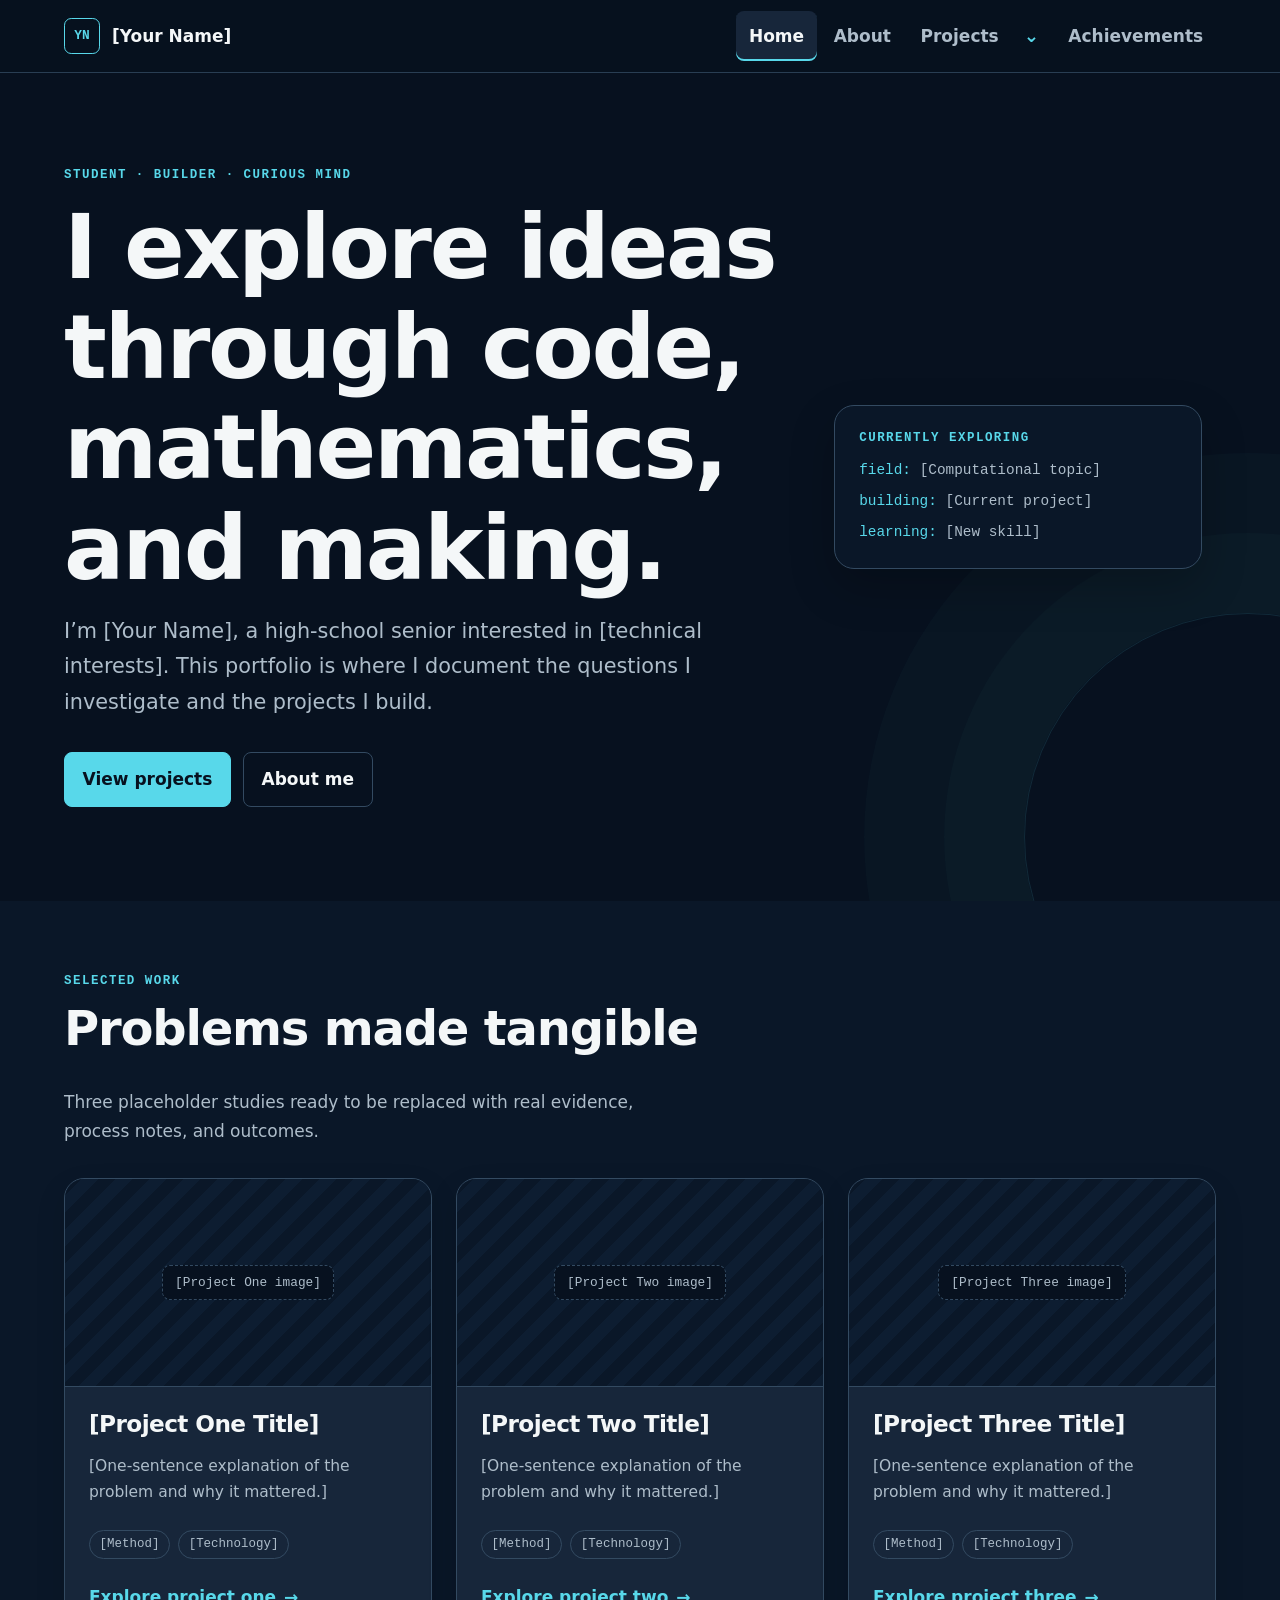
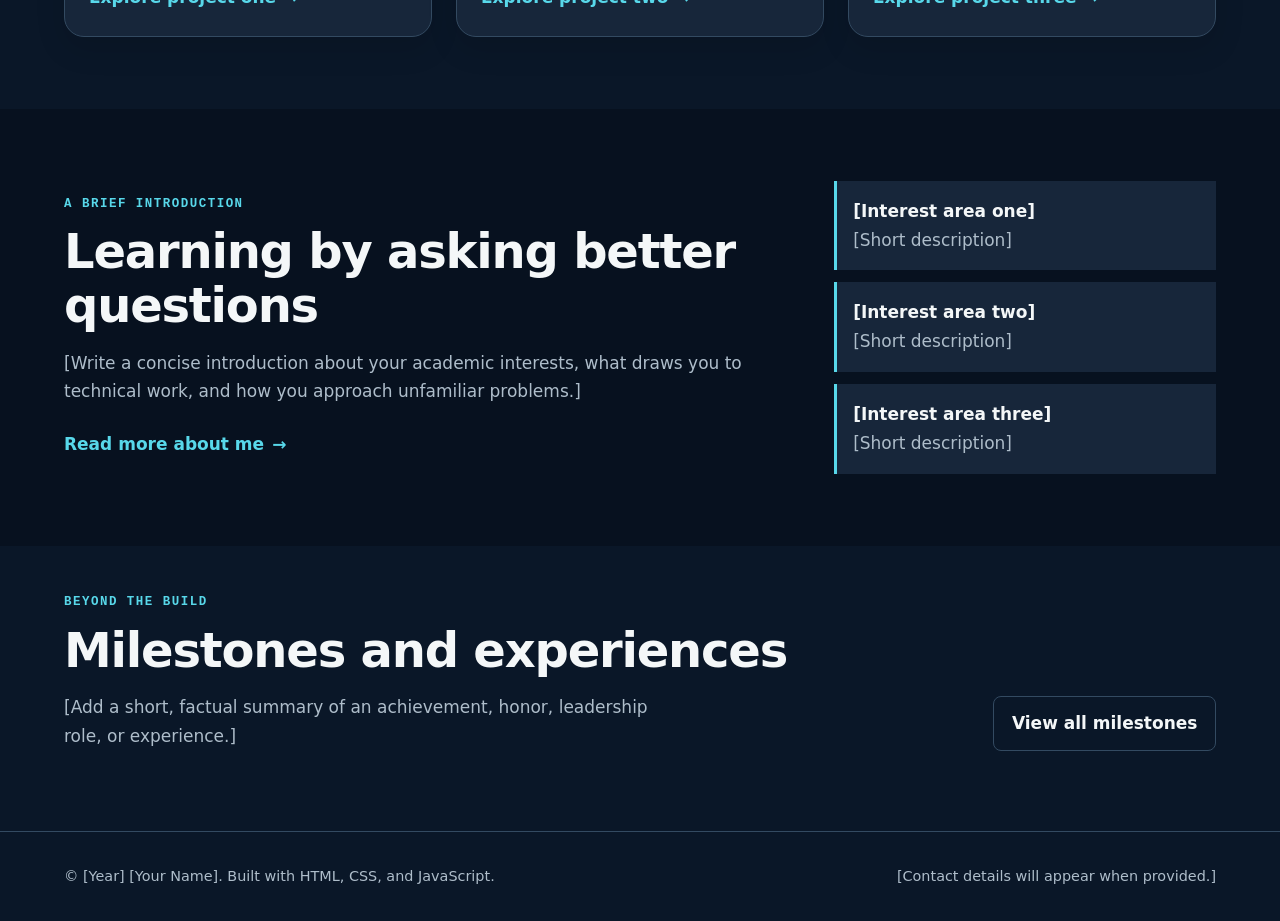
==== index.html @ 308d7a8d "Initial portfolio website" ====
<!doctype html>
<html lang="en">
<head>
  <meta charset="utf-8">
  <meta name="viewport" content="width=device-width, initial-scale=1">
  <meta name="description" content="A placeholder portfolio for a student exploring programming, computational mathematics, and technical problem-solving.">
  <title>[Your Name] — Student Technical Portfolio</title>
  <link rel="stylesheet" href="styles.css">
  <script src="script.js" defer></script>
</head>
<body>
  <a class="skip-link" href="#main-content">Skip to main content</a>
  <header class="site-header">
    <div class="container nav-shell">
      <a class="brand" href="index.html" aria-label="[Your Name] home"><span class="brand-mark" aria-hidden="true">YN</span><span>[Your Name]</span></a>
      <button class="menu-toggle" type="button" data-menu-toggle aria-expanded="false" aria-controls="primary-navigation" aria-label="Open navigation menu">Menu</button>
      <nav class="site-nav" data-navigation aria-label="Primary navigation">
        <ul class="nav-list" id="primary-navigation">
          <li><a href="index.html" aria-current="page">Home</a></li>
          <li><a href="about.html">About</a></li>
          <li class="project-nav" data-project-nav>
            <a href="projects.html">Projects</a>
            <button class="dropdown-toggle" type="button" data-dropdown-toggle aria-expanded="false" aria-controls="project-menu" aria-label="Show project pages"></button>
            <ul class="dropdown-menu" id="project-menu">
              <li><a href="project-one.html">Project One</a></li><li><a href="project-two.html">Project Two</a></li><li><a href="project-three.html">Project Three</a></li>
            </ul>
          </li>
          <li><a href="achievements.html">Achievements</a></li>
        </ul>
      </nav>
    </div>
  </header>
  <main id="main-content">
    <section class="hero">
      <div class="container hero-grid">
        <div>
          <p class="eyebrow">Student · Builder · Curious mind</p>
          <h1>I explore ideas through code, mathematics, and making.</h1>
          <p class="lede">I’m [Your Name], a high-school senior interested in [technical interests]. This portfolio is where I document the questions I investigate and the projects I build.</p>
          <div class="actions"><a class="button button-primary" href="projects.html">View projects</a><a class="button" href="about.html">About me</a></div>
        </div>
        <aside class="hero-note" aria-label="Portfolio status">
          <p class="eyebrow">Currently exploring</p>
          <span class="code-line"><span class="code-accent">field:</span> [Computational topic]</span>
          <span class="code-line"><span class="code-accent">building:</span> [Current project]</span>
          <span class="code-line"><span class="code-accent">learning:</span> [New skill]</span>
        </aside>
      </div>
    </section>
    <section class="section surface" aria-labelledby="featured-title">
      <div class="container">
        <div class="section-heading"><div><p class="eyebrow">Selected work</p><h2 id="featured-title">Problems made tangible</h2></div><p>Three placeholder studies ready to be replaced with real evidence, process notes, and outcomes.</p></div>
        <div class="grid grid-3">
          <article class="card"><div class="visual-placeholder" role="img" aria-label="Placeholder for Project One preview image"><span>[Project One image]</span></div><div class="card-body"><h3>[Project One Title]</h3><p>[One-sentence explanation of the problem and why it mattered.]</p><ul class="tags"><li>[Method]</li><li>[Technology]</li></ul><a class="text-link" href="project-one.html">Explore project one</a></div></article>
          <article class="card"><div class="visual-placeholder" role="img" aria-label="Placeholder for Project Two preview image"><span>[Project Two image]</span></div><div class="card-body"><h3>[Project Two Title]</h3><p>[One-sentence explanation of the problem and why it mattered.]</p><ul class="tags"><li>[Method]</li><li>[Technology]</li></ul><a class="text-link" href="project-two.html">Explore project two</a></div></article>
          <article class="card"><div class="visual-placeholder" role="img" aria-label="Placeholder for Project Three preview image"><span>[Project Three image]</span></div><div class="card-body"><h3>[Project Three Title]</h3><p>[One-sentence explanation of the problem and why it mattered.]</p><ul class="tags"><li>[Method]</li><li>[Technology]</li></ul><a class="text-link" href="project-three.html">Explore project three</a></div></article>
        </div>
      </div>
    </section>
    <section class="section" aria-labelledby="intro-title"><div class="container split"><div class="prose"><p class="eyebrow">A brief introduction</p><h2 id="intro-title">Learning by asking better questions</h2><p>[Write a concise introduction about your academic interests, what draws you to technical work, and how you approach unfamiliar problems.]</p><a class="text-link" href="about.html">Read more about me</a></div><ul class="stat-list" aria-label="Technical interests"><li><strong>[Interest area one]</strong>[Short description]</li><li><strong>[Interest area two]</strong>[Short description]</li><li><strong>[Interest area three]</strong>[Short description]</li></ul></div></section>
    <section class="section-compact surface" aria-labelledby="achievement-preview"><div class="container section-heading"><div><p class="eyebrow">Beyond the build</p><h2 id="achievement-preview">Milestones and experiences</h2><p>[Add a short, factual summary of an achievement, honor, leadership role, or experience.]</p></div><a class="button" href="achievements.html">View all milestones</a></div></section>
  </main>
  <footer class="site-footer"><div class="container footer-inner"><p>© <span>[Year]</span> [Your Name]. Built with HTML, CSS, and JavaScript.</p><p>[Contact details will appear when provided.]</p></div></footer>
</body>
</html>
---- styles.css ----
:root {
  color-scheme: dark;
  --navy-950: #07111f;
  --navy-900: #0a1728;
  --slate-800: #17263a;
  --slate-700: #24364d;
  --off-white: #f4f7f8;
  --muted: #aebdca;
  --cyan: #58d8ea;
  --cyan-dark: #082b34;
  --border: #334a61;
  --shadow: 0 18px 45px rgb(0 0 0 / 22%);
  --shadow-hover: 0 12px 28px rgb(0 0 0 / 32%), 0 0 20px rgb(88 216 234 / 16%);
  --motion-fast: 160ms;
  --motion-reveal: 560ms;
  --radius-sm: 0.5rem;
  --radius-md: 0.875rem;
  --radius-lg: 1.25rem;
  --space-1: 0.25rem;
  --space-2: 0.5rem;
  --space-3: 0.75rem;
  --space-4: 1rem;
  --space-5: 1.5rem;
  --space-6: 2rem;
  --space-7: 3rem;
  --space-8: 4.5rem;
  --max-width: 72rem;
}

*, *::before, *::after { box-sizing: border-box; }
html { overflow-x: clip; scroll-behavior: smooth; }
body {
  margin: 0;
  min-width: 20rem;
  overflow-x: clip;
  background: var(--navy-950);
  color: var(--off-white);
  font: 400 1rem/1.7 system-ui, -apple-system, BlinkMacSystemFont, "Segoe UI", sans-serif;
}
img, svg { display: block; max-width: 100%; }
a { color: inherit; text-underline-offset: 0.2em; }
button, a { -webkit-tap-highlight-color: transparent; }
:focus-visible { outline: 3px solid var(--cyan); outline-offset: 3px; }

.skip-link {
  position: fixed;
  z-index: 100;
  top: var(--space-3);
  left: var(--space-3);
  padding: var(--space-3) var(--space-4);
  transform: translateY(-160%);
  border-radius: var(--radius-sm);
  background: var(--cyan);
  color: var(--navy-950);
  font-weight: 800;
}
.skip-link:focus { transform: translateY(0); }

.container { width: min(calc(100% - 2rem), var(--max-width)); margin-inline: auto; }
.site-header {
  position: sticky;
  z-index: 20;
  top: 0;
  border-bottom: 1px solid rgb(51 74 97 / 80%);
  background: rgb(7 17 31 / 94%);
  backdrop-filter: blur(10px);
}
.nav-shell { display: flex; min-height: 4.5rem; align-items: center; justify-content: space-between; gap: var(--space-4); }
.brand { display: inline-flex; align-items: center; gap: var(--space-3); font-weight: 800; text-decoration: none; }
.brand-mark { display: grid; width: 2.25rem; aspect-ratio: 1; place-items: center; border: 1px solid var(--cyan); border-radius: 0.45rem; color: var(--cyan); font: 700 0.8rem/1 ui-monospace, monospace; }
.menu-toggle { display: none; min-width: 2.75rem; min-height: 2.75rem; border: 1px solid var(--border); border-radius: var(--radius-sm); background: var(--slate-800); color: var(--off-white); font: inherit; font-weight: 700; }
.nav-list, .dropdown-menu { margin: 0; padding: 0; list-style: none; }
.nav-list { display: flex; align-items: center; gap: var(--space-1); }
.nav-list a, .dropdown-toggle { min-height: 2.75rem; padding: 0.65rem 0.8rem; border: 0; border-radius: var(--radius-sm); background: transparent; color: var(--muted); font: inherit; font-weight: 700; text-decoration: none; transition: color var(--motion-fast) ease, background-color var(--motion-fast) ease, box-shadow var(--motion-fast) ease, transform var(--motion-fast) ease; }
.nav-list a { display: inline-flex; align-items: center; }
.nav-list a:hover, .dropdown-toggle:hover, .nav-list a[aria-current="page"] { background: var(--slate-800); color: var(--off-white); }
.nav-list a[aria-current="page"] { box-shadow: inset 0 -2px var(--cyan); }
.project-nav { position: relative; display: flex; align-items: center; }
.dropdown-toggle { display: none; width: 2.5rem; min-height: 2.75rem; padding: 0; cursor: pointer; }
.js .dropdown-toggle { display: inline-grid; place-items: center; }
.dropdown-toggle::after { content: "⌄"; color: var(--cyan); font-size: 1.15rem; transition: transform 160ms ease; }
.dropdown-toggle[aria-expanded="true"]::after { transform: rotate(180deg); }
.dropdown-menu { display: flex; gap: var(--space-2); }
.js .dropdown-menu { display: none; }
.js .project-nav.is-open .dropdown-menu { display: grid; }
.dropdown-menu a { font-size: 0.9rem; }
.scroll-progress {
  position: absolute;
  right: 0;
  bottom: -1px;
  left: 0;
  height: 2px;
  transform: scaleX(var(--scroll-progress, 0));
  transform-origin: left center;
  background: var(--cyan);
  box-shadow: 0 0 12px rgb(88 216 234 / 55%);
  pointer-events: none;
  transition: transform 80ms linear;
}

main { overflow: hidden; }
.section { padding-block: var(--space-8); }
.section-compact { padding-block: var(--space-7); }
.surface { background: var(--navy-900); }
.eyebrow { margin: 0 0 var(--space-3); color: var(--cyan); font: 800 0.78rem/1.4 ui-monospace, SFMono-Regular, Consolas, monospace; letter-spacing: 0.12em; text-transform: uppercase; }
h1, h2, h3 { margin: 0; font-weight: 800; line-height: 1.12; letter-spacing: -0.025em; }
h1 { max-width: 15ch; font-size: clamp(2.6rem, 8vw, 5.6rem); }
h2 { font-size: clamp(1.9rem, 5vw, 3rem); }
h3 { font-size: clamp(1.2rem, 3vw, 1.45rem); }
p { margin: var(--space-4) 0 0; color: var(--muted); }
.lede { max-width: 43rem; font-size: clamp(1.1rem, 2.5vw, 1.3rem); }
.hero { position: relative; display: grid; min-height: calc(100vh - 4.5rem); min-height: calc(100svh - 4.5rem); align-items: center; overflow: hidden; padding-block: var(--space-7); }
.hero::after { position: absolute; right: -12rem; bottom: -10rem; width: 28rem; height: 28rem; border: 1px solid rgb(88 216 234 / 12%); border-radius: 50%; content: ""; box-shadow: 0 0 0 5rem rgb(88 216 234 / 2%), 0 0 0 10rem rgb(88 216 234 / 2%); pointer-events: none; }
.hero-grid { position: relative; z-index: 1; display: grid; gap: var(--space-6); }
.hero-note { max-width: 23rem; padding: var(--space-5); border: 1px solid var(--border); border-radius: var(--radius-lg); background: var(--navy-900); box-shadow: var(--shadow); }
.hero-note .code-line { display: block; margin-top: var(--space-2); color: var(--muted); font: 0.9rem/1.6 ui-monospace, monospace; }
.hero-note .code-accent { color: var(--cyan); }
.actions { display: flex; flex-wrap: wrap; gap: var(--space-3); margin-top: var(--space-6); }
.button { display: inline-flex; min-height: 3rem; align-items: center; justify-content: center; padding: 0.75rem 1.1rem; border: 1px solid var(--border); border-radius: var(--radius-sm); color: var(--off-white); font-weight: 800; text-decoration: none; transition: transform var(--motion-fast) ease, background-color var(--motion-fast) ease, border-color var(--motion-fast) ease, box-shadow var(--motion-fast) ease; }
.button-primary { border-color: var(--cyan); background: var(--cyan); color: var(--navy-950); }
.section-heading { display: flex; flex-wrap: wrap; align-items: end; justify-content: space-between; gap: var(--space-4); margin-bottom: var(--space-6); }
.section-heading p { max-width: 38rem; }
.grid { display: grid; gap: var(--space-5); }
.grid-3 { grid-template-columns: 1fr; }
.card { overflow: hidden; border: 1px solid var(--border); border-radius: var(--radius-lg); background: var(--slate-800); box-shadow: 0 12px 30px rgb(0 0 0 / 12%); }
.card-body { padding: var(--space-5); }
.card p { font-size: 0.97rem; }
.visual-placeholder { display: grid; min-height: 13rem; place-items: center; padding: var(--space-5); border-bottom: 1px solid var(--border); background: repeating-linear-gradient(135deg, var(--navy-900), var(--navy-900) 12px, #0d1d31 12px, #0d1d31 24px); color: var(--muted); text-align: center; }
.visual-placeholder span { padding: var(--space-2) var(--space-3); border: 1px dashed var(--border); border-radius: var(--radius-sm); background: var(--navy-950); font: 0.8rem/1.4 ui-monospace, monospace; }
.tags { display: flex; flex-wrap: wrap; gap: var(--space-2); margin: var(--space-5) 0 0; padding: 0; list-style: none; }
.tags li { padding: 0.3rem 0.6rem; border: 1px solid var(--border); border-radius: 999px; color: var(--muted); font: 0.78rem/1.4 ui-monospace, monospace; }
.text-link { display: inline-flex; align-items: center; gap: var(--space-2); margin-top: var(--space-5); color: var(--cyan); font-weight: 800; text-decoration: none; background-image: linear-gradient(var(--cyan), var(--cyan)); background-position: left bottom; background-repeat: no-repeat; background-size: 0 2px; transition: background-size 220ms ease, color var(--motion-fast) ease, text-shadow var(--motion-fast) ease, transform var(--motion-fast) ease; }
.text-link::after { content: "→"; transition: transform var(--motion-fast) ease; }
.split { display: grid; gap: var(--space-6); }
.prose { max-width: 44rem; }
.stat-list, .timeline { margin: 0; padding: 0; list-style: none; }
.stat-list { display: grid; gap: var(--space-3); }
.stat-list li { padding: var(--space-4); border-left: 3px solid var(--cyan); background: var(--slate-800); color: var(--muted); }
.stat-list strong { display: block; color: var(--off-white); }
.page-hero { padding-block: var(--space-8) var(--space-7); border-bottom: 1px solid var(--border); background: var(--navy-900); }
.page-hero h1 { font-size: clamp(2.5rem, 7vw, 4.75rem); }
.timeline { display: grid; gap: var(--space-4); }
.timeline li { position: relative; padding: var(--space-5); border: 1px solid var(--border); border-radius: var(--radius-md); background: var(--slate-800); }
.timeline time { display: block; margin-bottom: var(--space-2); color: var(--cyan); font: 700 0.85rem/1.4 ui-monospace, monospace; }
.detail-grid { display: grid; gap: var(--space-6); }
.detail-aside { align-self: start; padding: var(--space-5); border: 1px solid var(--border); border-radius: var(--radius-lg); background: var(--slate-800); }
.detail-aside dl { margin: 0; }
.detail-aside dt { margin-top: var(--space-4); color: var(--cyan); font: 700 0.75rem/1.4 ui-monospace, monospace; letter-spacing: 0.08em; text-transform: uppercase; }
.detail-aside dt:first-child { margin-top: 0; }
.detail-aside dd { margin: var(--space-1) 0 0; color: var(--muted); }
.callout { margin-top: var(--space-6); padding: var(--space-5); border: 1px solid var(--border); border-left: 3px solid var(--cyan); border-radius: var(--radius-md); background: var(--navy-900); }
.callout p { margin-top: var(--space-2); }
.flow-heading { margin-top: var(--space-7); }
.site-footer { padding-block: var(--space-6); border-top: 1px solid var(--border); background: var(--navy-900); }
.footer-inner { display: flex; flex-wrap: wrap; justify-content: space-between; gap: var(--space-3); }
.footer-inner p { margin: 0; font-size: 0.9rem; }

.motion-ready .reveal {
  opacity: 0;
  transform: translateY(1.35rem);
  transition: opacity var(--motion-reveal) cubic-bezier(0.22, 1, 0.36, 1), transform var(--motion-reveal) cubic-bezier(0.22, 1, 0.36, 1);
  transition-delay: var(--reveal-delay, 0ms);
}
.motion-ready .reveal.is-visible { opacity: 1; transform: translateY(0); }

@media (hover: hover) and (pointer: fine) {
  .button:hover, .button:focus-visible { transform: translateY(-3px); border-color: var(--cyan); background: var(--slate-800); box-shadow: var(--shadow-hover); }
  .button-primary:hover, .button-primary:focus-visible { background: #86e7f3; color: var(--navy-950); }
  .nav-list a:hover, .dropdown-toggle:hover, .brand:hover { transform: translateY(-1px); box-shadow: 0 8px 18px rgb(0 0 0 / 25%), 0 0 12px rgb(88 216 234 / 12%); }
  .text-link:hover, .text-link:focus-visible { transform: translateY(-1px); background-size: 100% 2px; text-shadow: 0 0 14px rgb(88 216 234 / 55%); }
  .text-link:hover::after, .text-link:focus-visible::after { transform: translateX(0.2rem); }
}

.button:focus-visible, .nav-list a:focus-visible, .dropdown-toggle:focus-visible, .brand:focus-visible { border-color: var(--cyan); box-shadow: 0 0 0 3px rgb(88 216 234 / 20%), var(--shadow-hover); }
.text-link:focus-visible { background-size: 100% 2px; text-shadow: 0 0 14px rgb(88 216 234 / 55%); }
.button:active, .nav-list a:active, .dropdown-toggle:active { transform: translateY(0); box-shadow: 0 4px 10px rgb(0 0 0 / 20%); }

@media (min-width: 48rem) {
  body { font-size: 1.0625rem; }
  .container { width: min(calc(100% - 3rem), var(--max-width)); }
  .hero-grid, .split { grid-template-columns: minmax(0, 1.45fr) minmax(16rem, 0.75fr); align-items: center; }
  .grid-3 { grid-template-columns: repeat(3, minmax(0, 1fr)); }
  .detail-grid { grid-template-columns: minmax(0, 1fr) 19rem; }
  .detail-aside { position: sticky; top: 6rem; }
  .dropdown-menu { position: absolute; top: calc(100% + 0.5rem); right: 0; min-width: 15rem; padding: var(--space-2); border: 1px solid var(--border); border-radius: var(--radius-md); background: var(--navy-900); box-shadow: var(--shadow); }
  .dropdown-menu a { display: flex; width: 100%; }
}

@media (max-width: 47.99rem) {
  .js .menu-toggle { display: inline-flex; align-items: center; justify-content: center; }
  .site-nav { width: 100%; }
  .nav-shell { flex-wrap: wrap; padding-block: var(--space-3); }
  .nav-list { display: grid; width: 100%; gap: var(--space-2); }
  .js .nav-list { display: none; }
  .js .site-nav.is-open .nav-list { display: grid; }
  .nav-list a { width: 100%; }
  .project-nav { display: grid; grid-template-columns: 1fr auto; }
  .dropdown-menu { grid-column: 1 / -1; padding: var(--space-2) 0 var(--space-2) var(--space-4); }
  .hero { min-height: auto; }
}

@media (prefers-reduced-motion: reduce) {
  html { scroll-behavior: auto; }
  *, *::before, *::after { scroll-behavior: auto !important; transition-duration: 0.01ms !important; animation-duration: 0.01ms !important; animation-iteration-count: 1 !important; }
  .scroll-progress { display: none; }
  .motion-ready .reveal { opacity: 1; transform: none; transition: none; }
}
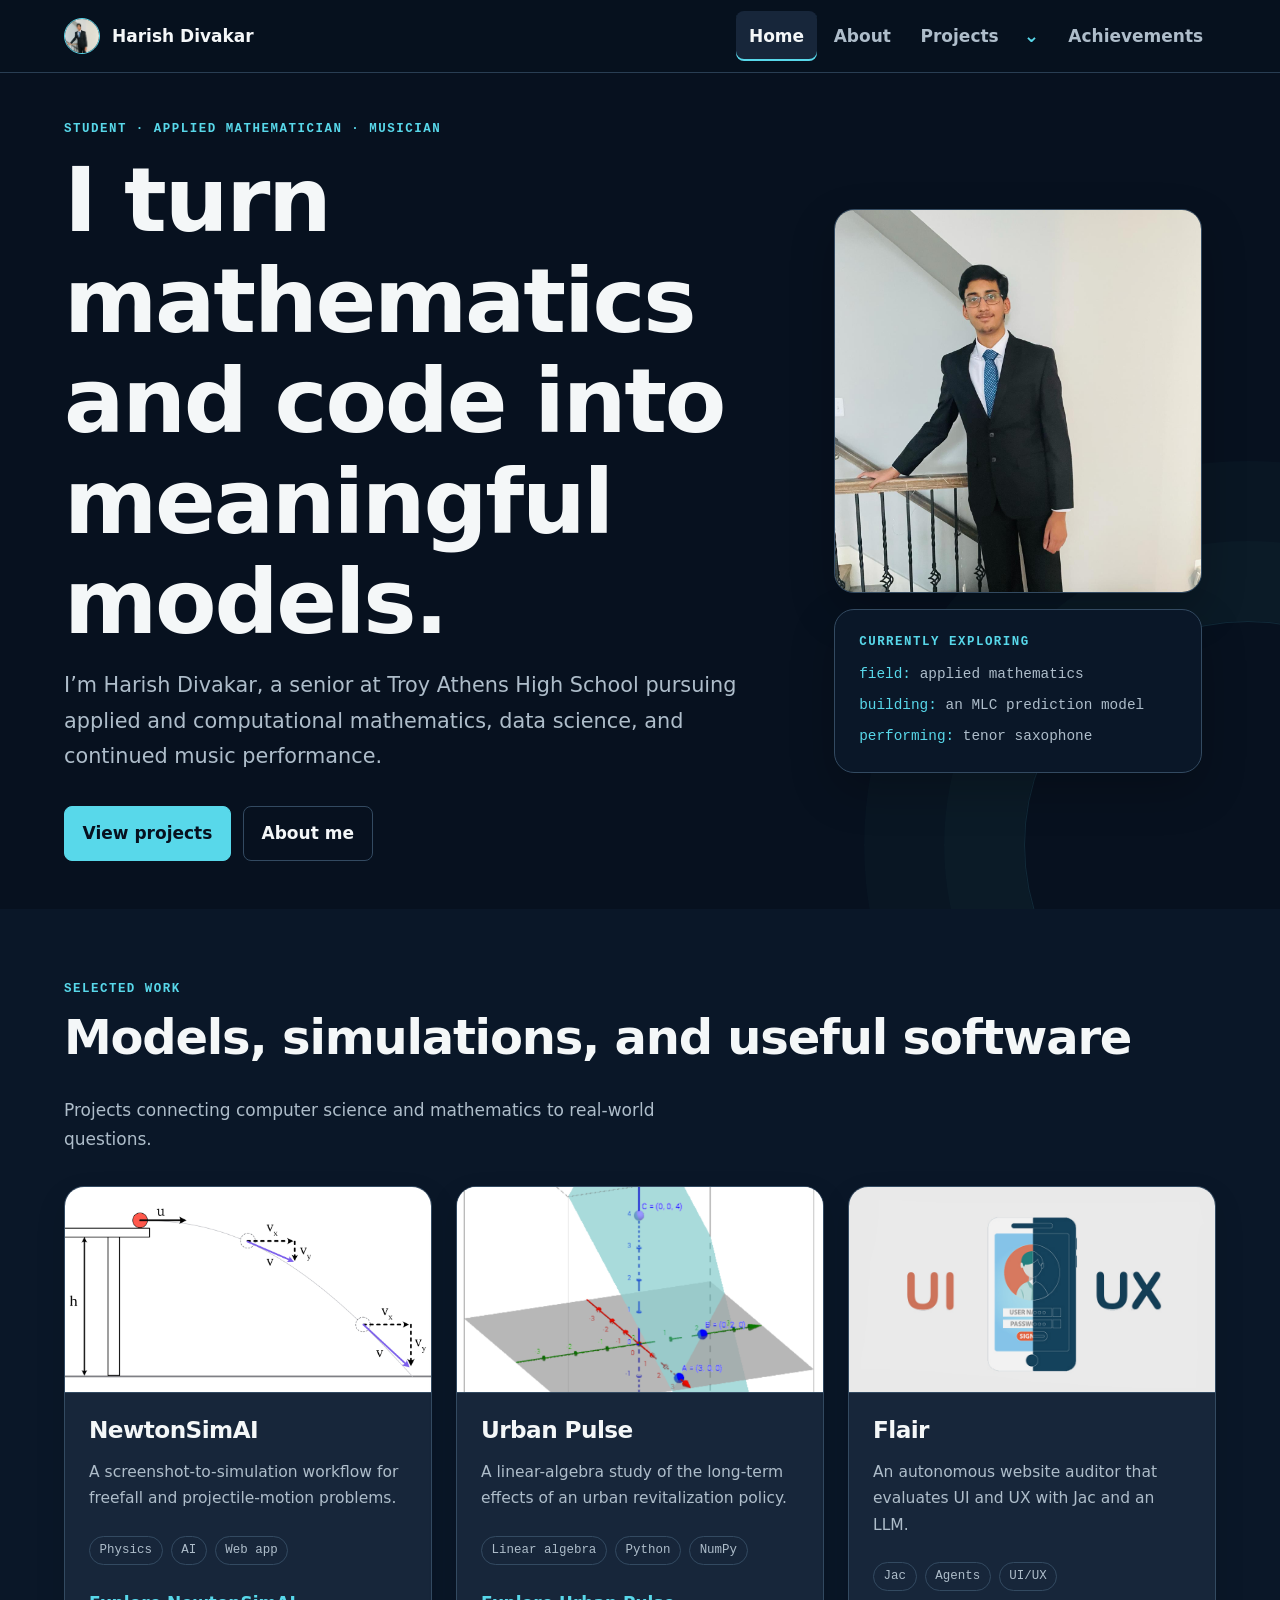
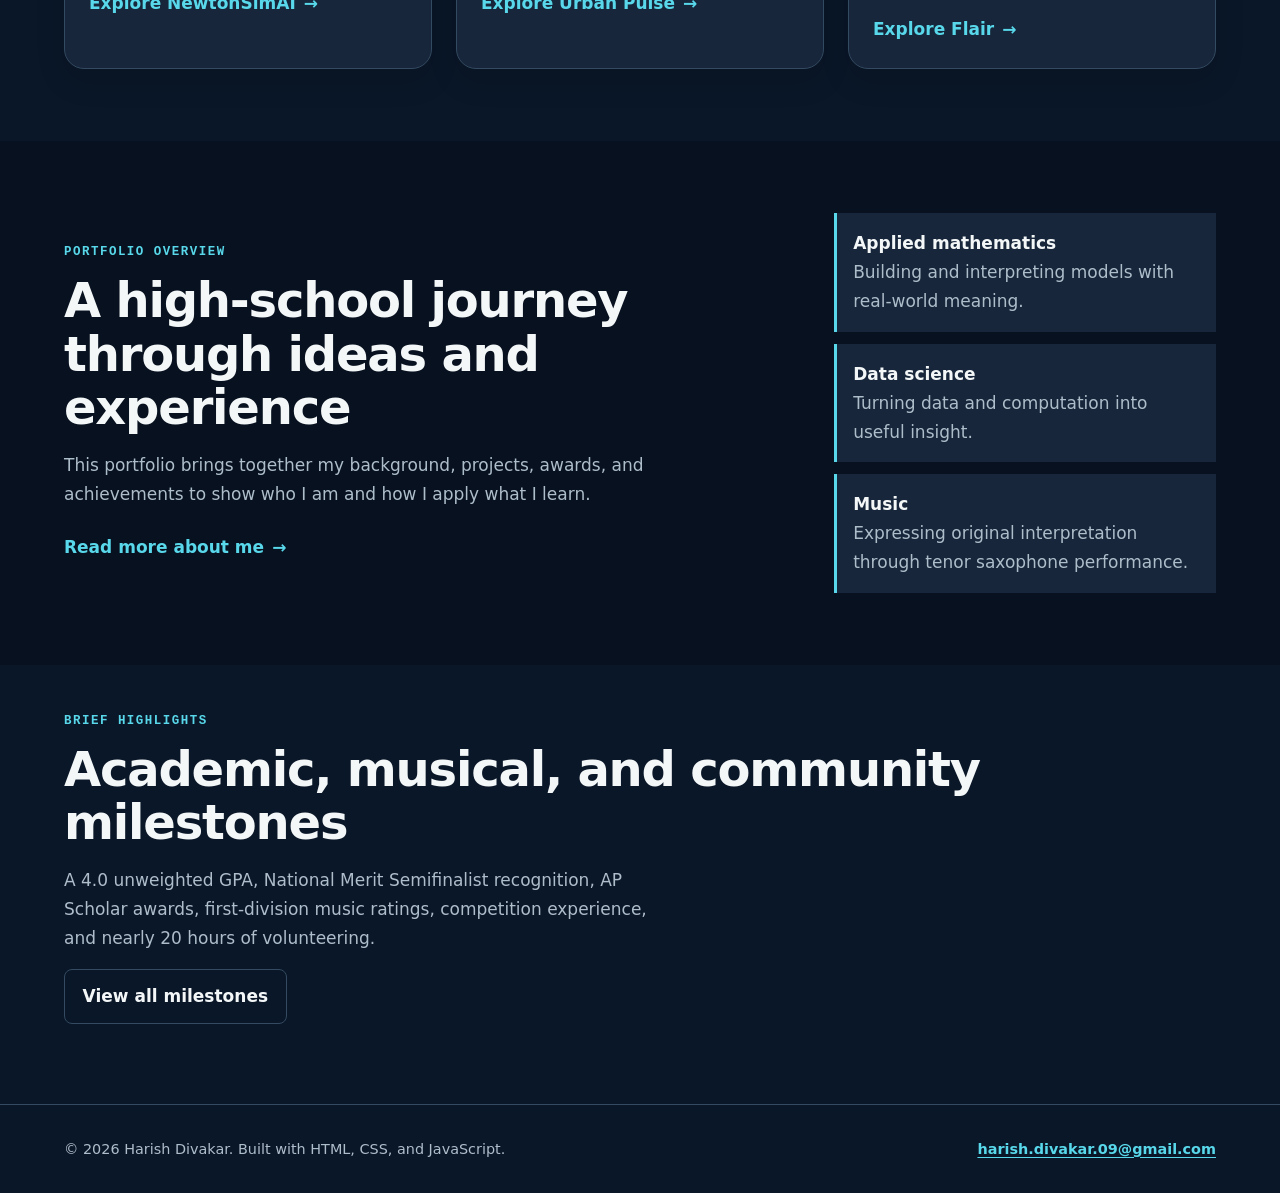
==== commit 68990c87: "Update portfolio content and project showcases" ====
--- a/index.html
+++ b/index.html
@@ -1,65 +1,12 @@
 <!doctype html>
-<html lang="en">
-<head>
-  <meta charset="utf-8">
-  <meta name="viewport" content="width=device-width, initial-scale=1">
-  <meta name="description" content="A placeholder portfolio for a student exploring programming, computational mathematics, and technical problem-solving.">
-  <title>[Your Name] — Student Technical Portfolio</title>
-  <link rel="stylesheet" href="styles.css">
-  <script src="script.js" defer></script>
-</head>
-<body>
-  <a class="skip-link" href="#main-content">Skip to main content</a>
-  <header class="site-header">
-    <div class="container nav-shell">
-      <a class="brand" href="index.html" aria-label="[Your Name] home"><span class="brand-mark" aria-hidden="true">YN</span><span>[Your Name]</span></a>
-      <button class="menu-toggle" type="button" data-menu-toggle aria-expanded="false" aria-controls="primary-navigation" aria-label="Open navigation menu">Menu</button>
-      <nav class="site-nav" data-navigation aria-label="Primary navigation">
-        <ul class="nav-list" id="primary-navigation">
-          <li><a href="index.html" aria-current="page">Home</a></li>
-          <li><a href="about.html">About</a></li>
-          <li class="project-nav" data-project-nav>
-            <a href="projects.html">Projects</a>
-            <button class="dropdown-toggle" type="button" data-dropdown-toggle aria-expanded="false" aria-controls="project-menu" aria-label="Show project pages"></button>
-            <ul class="dropdown-menu" id="project-menu">
-              <li><a href="project-one.html">Project One</a></li><li><a href="project-two.html">Project Two</a></li><li><a href="project-three.html">Project Three</a></li>
-            </ul>
-          </li>
-          <li><a href="achievements.html">Achievements</a></li>
-        </ul>
-      </nav>
-    </div>
-  </header>
-  <main id="main-content">
-    <section class="hero">
-      <div class="container hero-grid">
-        <div>
-          <p class="eyebrow">Student · Builder · Curious mind</p>
-          <h1>I explore ideas through code, mathematics, and making.</h1>
-          <p class="lede">I’m [Your Name], a high-school senior interested in [technical interests]. This portfolio is where I document the questions I investigate and the projects I build.</p>
-          <div class="actions"><a class="button button-primary" href="projects.html">View projects</a><a class="button" href="about.html">About me</a></div>
-        </div>
-        <aside class="hero-note" aria-label="Portfolio status">
-          <p class="eyebrow">Currently exploring</p>
-          <span class="code-line"><span class="code-accent">field:</span> [Computational topic]</span>
-          <span class="code-line"><span class="code-accent">building:</span> [Current project]</span>
-          <span class="code-line"><span class="code-accent">learning:</span> [New skill]</span>
-        </aside>
-      </div>
-    </section>
-    <section class="section surface" aria-labelledby="featured-title">
-      <div class="container">
-        <div class="section-heading"><div><p class="eyebrow">Selected work</p><h2 id="featured-title">Problems made tangible</h2></div><p>Three placeholder studies ready to be replaced with real evidence, process notes, and outcomes.</p></div>
-        <div class="grid grid-3">
-          <article class="card"><div class="visual-placeholder" role="img" aria-label="Placeholder for Project One preview image"><span>[Project One image]</span></div><div class="card-body"><h3>[Project One Title]</h3><p>[One-sentence explanation of the problem and why it mattered.]</p><ul class="tags"><li>[Method]</li><li>[Technology]</li></ul><a class="text-link" href="project-one.html">Explore project one</a></div></article>
-          <article class="card"><div class="visual-placeholder" role="img" aria-label="Placeholder for Project Two preview image"><span>[Project Two image]</span></div><div class="card-body"><h3>[Project Two Title]</h3><p>[One-sentence explanation of the problem and why it mattered.]</p><ul class="tags"><li>[Method]</li><li>[Technology]</li></ul><a class="text-link" href="project-two.html">Explore project two</a></div></article>
-          <article class="card"><div class="visual-placeholder" role="img" aria-label="Placeholder for Project Three preview image"><span>[Project Three image]</span></div><div class="card-body"><h3>[Project Three Title]</h3><p>[One-sentence explanation of the problem and why it mattered.]</p><ul class="tags"><li>[Method]</li><li>[Technology]</li></ul><a class="text-link" href="project-three.html">Explore project three</a></div></article>
-        </div>
-      </div>
-    </section>
-    <section class="section" aria-labelledby="intro-title"><div class="container split"><div class="prose"><p class="eyebrow">A brief introduction</p><h2 id="intro-title">Learning by asking better questions</h2><p>[Write a concise introduction about your academic interests, what draws you to technical work, and how you approach unfamiliar problems.]</p><a class="text-link" href="about.html">Read more about me</a></div><ul class="stat-list" aria-label="Technical interests"><li><strong>[Interest area one]</strong>[Short description]</li><li><strong>[Interest area two]</strong>[Short description]</li><li><strong>[Interest area three]</strong>[Short description]</li></ul></div></section>
-    <section class="section-compact surface" aria-labelledby="achievement-preview"><div class="container section-heading"><div><p class="eyebrow">Beyond the build</p><h2 id="achievement-preview">Milestones and experiences</h2><p>[Add a short, factual summary of an achievement, honor, leadership role, or experience.]</p></div><a class="button" href="achievements.html">View all milestones</a></div></section>
-  </main>
-  <footer class="site-footer"><div class="container footer-inner"><p>© <span>[Year]</span> [Your Name]. Built with HTML, CSS, and JavaScript.</p><p>[Contact details will appear when provided.]</p></div></footer>
-</body>
-</html>
+<html lang="en"><head><meta charset="utf-8"><meta name="viewport" content="width=device-width, initial-scale=1"><meta name="description" content="Harish Divakar's portfolio of applied mathematics, data science, software, music, and high-school experiences."><title>Harish Divakar — Student Technical Portfolio</title><link rel="stylesheet" href="styles.css?v=3"><script src="script.js" defer></script></head><body>
+<a class="skip-link" href="#main-content">Skip to main content</a><header class="site-header"><div class="container nav-shell"><a class="brand" href="index.html" aria-label="Harish Divakar home"><img class="brand-mark brand-avatar" src="assets/harish-portrait.jpeg" alt="" width="36" height="36"><span>Harish Divakar</span></a><button class="menu-toggle" type="button" data-menu-toggle aria-expanded="false" aria-controls="primary-navigation" aria-label="Open navigation menu">Menu</button><nav class="site-nav" data-navigation aria-label="Primary navigation"><ul class="nav-list" id="primary-navigation"><li><a href="index.html" aria-current="page">Home</a></li><li><a href="about.html">About</a></li><li class="project-nav" data-project-nav><a href="projects.html">Projects</a><button class="dropdown-toggle" type="button" data-dropdown-toggle aria-expanded="false" aria-controls="project-menu" aria-label="Show project pages"></button><ul class="dropdown-menu" id="project-menu"><li><a href="project-one.html">NewtonSimAI</a></li><li><a href="project-two.html">Urban Pulse</a></li><li><a href="project-three.html">Flair</a></li><li><a href="project-four.html">MLC Prediction Model</a></li></ul></li><li><a href="achievements.html">Achievements</a></li></ul></nav></div></header>
+<main id="main-content"><section class="hero"><div class="container hero-grid"><div><p class="eyebrow">Student · Applied mathematician · Musician</p><h1>I turn mathematics and code into meaningful models.</h1><p class="lede">I’m Harish Divakar, a senior at Troy Athens High School pursuing applied and computational mathematics, data science, and continued music performance.</p><div class="actions"><a class="button button-primary" href="projects.html">View projects</a><a class="button" href="about.html">About me</a></div></div><div class="hero-aside"><img class="portrait-image" src="assets/harish-portrait.jpeg" alt="Harish Divakar wearing a black suit and blue tie" width="1200" height="1600"><aside class="hero-note" aria-label="Current interests"><p class="eyebrow">Currently exploring</p><span class="code-line"><span class="code-accent">field:</span> applied mathematics</span><span class="code-line"><span class="code-accent">building:</span> an MLC prediction model</span><span class="code-line"><span class="code-accent">performing:</span> tenor saxophone</span></aside></div></div></section>
+<section class="section surface" aria-labelledby="featured-title"><div class="container"><div class="section-heading"><div><p class="eyebrow">Selected work</p><h2 id="featured-title">Models, simulations, and useful software</h2></div><p>Projects connecting computer science and mathematics to real-world questions.</p></div><div class="grid grid-3">
+<article class="card"><img class="project-image" src="assets/urban-pulse.jpg" alt="Projectile-motion diagram used to illustrate NewtonSimAI" width="2160" height="1224" loading="lazy"><div class="card-body"><h3>NewtonSimAI</h3><p>A screenshot-to-simulation workflow for freefall and projectile-motion problems.</p><ul class="tags"><li>Physics</li><li>AI</li><li>Web app</li></ul><a class="text-link" href="project-one.html">Explore NewtonSimAI</a></div></article>
+<article class="card"><img class="project-image" src="assets/newtonsimai.png" alt="Three-dimensional vector and plane visualization for the Urban Pulse linear-algebra project" width="297" height="237" loading="lazy"><div class="card-body"><h3>Urban Pulse</h3><p>A linear-algebra study of the long-term effects of an urban revitalization policy.</p><ul class="tags"><li>Linear algebra</li><li>Python</li><li>NumPy</li></ul><a class="text-link" href="project-two.html">Explore Urban Pulse</a></div></article>
+<article class="card"><img class="project-image" src="assets/flair.webp" alt="Illustration contrasting user interface and user experience design" width="479" height="274" loading="lazy"><div class="card-body"><h3>Flair</h3><p>An autonomous website auditor that evaluates UI and UX with Jac and an LLM.</p><ul class="tags"><li>Jac</li><li>Agents</li><li>UI/UX</li></ul><a class="text-link" href="project-three.html">Explore Flair</a></div></article>
+</div></div></section>
+<section class="section" aria-labelledby="intro-title"><div class="container split"><div class="prose"><p class="eyebrow">Portfolio overview</p><h2 id="intro-title">A high-school journey through ideas and experience</h2><p>This portfolio brings together my background, projects, awards, and achievements to show who I am and how I apply what I learn.</p><a class="text-link" href="about.html">Read more about me</a></div><ul class="stat-list" aria-label="Technical and creative interests"><li><strong>Applied mathematics</strong>Building and interpreting models with real-world meaning.</li><li><strong>Data science</strong>Turning data and computation into useful insight.</li><li><strong>Music</strong>Expressing original interpretation through tenor saxophone performance.</li></ul></div></section>
+<section class="section-compact surface" aria-labelledby="achievement-preview"><div class="container section-heading"><div><p class="eyebrow">Brief highlights</p><h2 id="achievement-preview">Academic, musical, and community milestones</h2><p>A 4.0 unweighted GPA, National Merit Semifinalist recognition, AP Scholar awards, first-division music ratings, competition experience, and nearly 20 hours of volunteering.</p></div><a class="button" href="achievements.html">View all milestones</a></div></section></main>
+<footer class="site-footer"><div class="container footer-inner"><p>© 2026 Harish Divakar. Built with HTML, CSS, and JavaScript.</p><p class="contact-links"><a href="mailto:harish.divakar.09@gmail.com">harish.divakar.09@gmail.com</a></p></div></footer></body></html>
--- a/styles.css
+++ b/styles.css
@@ -38,6 +38,7 @@
   font: 400 1rem/1.7 system-ui, -apple-system, BlinkMacSystemFont, "Segoe UI", sans-serif;
 }
 img, svg { display: block; max-width: 100%; }
+img { height: auto; }
 a { color: inherit; text-underline-offset: 0.2em; }
 button, a { -webkit-tap-highlight-color: transparent; }
 :focus-visible { outline: 3px solid var(--cyan); outline-offset: 3px; }
@@ -68,6 +69,7 @@
 .nav-shell { display: flex; min-height: 4.5rem; align-items: center; justify-content: space-between; gap: var(--space-4); }
 .brand { display: inline-flex; align-items: center; gap: var(--space-3); font-weight: 800; text-decoration: none; }
 .brand-mark { display: grid; width: 2.25rem; aspect-ratio: 1; place-items: center; border: 1px solid var(--cyan); border-radius: 0.45rem; color: var(--cyan); font: 700 0.8rem/1 ui-monospace, monospace; }
+.brand-avatar { object-fit: cover; object-position: center 24%; border-radius: 50%; }
 .menu-toggle { display: none; min-width: 2.75rem; min-height: 2.75rem; border: 1px solid var(--border); border-radius: var(--radius-sm); background: var(--slate-800); color: var(--off-white); font: inherit; font-weight: 700; }
 .nav-list, .dropdown-menu { margin: 0; padding: 0; list-style: none; }
 .nav-list { display: flex; align-items: center; gap: var(--space-1); }
@@ -113,6 +115,8 @@
 .hero::after { position: absolute; right: -12rem; bottom: -10rem; width: 28rem; height: 28rem; border: 1px solid rgb(88 216 234 / 12%); border-radius: 50%; content: ""; box-shadow: 0 0 0 5rem rgb(88 216 234 / 2%), 0 0 0 10rem rgb(88 216 234 / 2%); pointer-events: none; }
 .hero-grid { position: relative; z-index: 1; display: grid; gap: var(--space-6); }
 .hero-note { max-width: 23rem; padding: var(--space-5); border: 1px solid var(--border); border-radius: var(--radius-lg); background: var(--navy-900); box-shadow: var(--shadow); }
+.hero-aside { display: grid; max-width: 23rem; gap: var(--space-4); }
+.portrait-image { width: 100%; max-height: 24rem; border: 1px solid var(--border); border-radius: var(--radius-lg); object-fit: cover; object-position: center 24%; box-shadow: var(--shadow); }
 .hero-note .code-line { display: block; margin-top: var(--space-2); color: var(--muted); font: 0.9rem/1.6 ui-monospace, monospace; }
 .hero-note .code-accent { color: var(--cyan); }
 .actions { display: flex; flex-wrap: wrap; gap: var(--space-3); margin-top: var(--space-6); }
@@ -127,6 +131,8 @@
 .card p { font-size: 0.97rem; }
 .visual-placeholder { display: grid; min-height: 13rem; place-items: center; padding: var(--space-5); border-bottom: 1px solid var(--border); background: repeating-linear-gradient(135deg, var(--navy-900), var(--navy-900) 12px, #0d1d31 12px, #0d1d31 24px); color: var(--muted); text-align: center; }
 .visual-placeholder span { padding: var(--space-2) var(--space-3); border: 1px dashed var(--border); border-radius: var(--radius-sm); background: var(--navy-950); font: 0.8rem/1.4 ui-monospace, monospace; }
+.project-image { width: 100%; aspect-ratio: 16 / 9; border-bottom: 1px solid var(--border); background: var(--off-white); object-fit: cover; }
+.project-hero-image { width: 100%; max-height: 38rem; border: 1px solid var(--border); border-radius: var(--radius-lg); background: var(--off-white); object-fit: contain; box-shadow: var(--shadow); }
 .tags { display: flex; flex-wrap: wrap; gap: var(--space-2); margin: var(--space-5) 0 0; padding: 0; list-style: none; }
 .tags li { padding: 0.3rem 0.6rem; border: 1px solid var(--border); border-radius: 999px; color: var(--muted); font: 0.78rem/1.4 ui-monospace, monospace; }
 .text-link { display: inline-flex; align-items: center; gap: var(--space-2); margin-top: var(--space-5); color: var(--cyan); font-weight: 800; text-decoration: none; background-image: linear-gradient(var(--cyan), var(--cyan)); background-position: left bottom; background-repeat: no-repeat; background-size: 0 2px; transition: background-size 220ms ease, color var(--motion-fast) ease, text-shadow var(--motion-fast) ease, transform var(--motion-fast) ease; }
@@ -154,6 +160,8 @@
 .site-footer { padding-block: var(--space-6); border-top: 1px solid var(--border); background: var(--navy-900); }
 .footer-inner { display: flex; flex-wrap: wrap; justify-content: space-between; gap: var(--space-3); }
 .footer-inner p { margin: 0; font-size: 0.9rem; }
+.contact-links { display: flex; flex-wrap: wrap; gap: var(--space-4); }
+.contact-links a { color: var(--cyan); font-weight: 700; }
 
 .motion-ready .reveal {
   opacity: 0;
